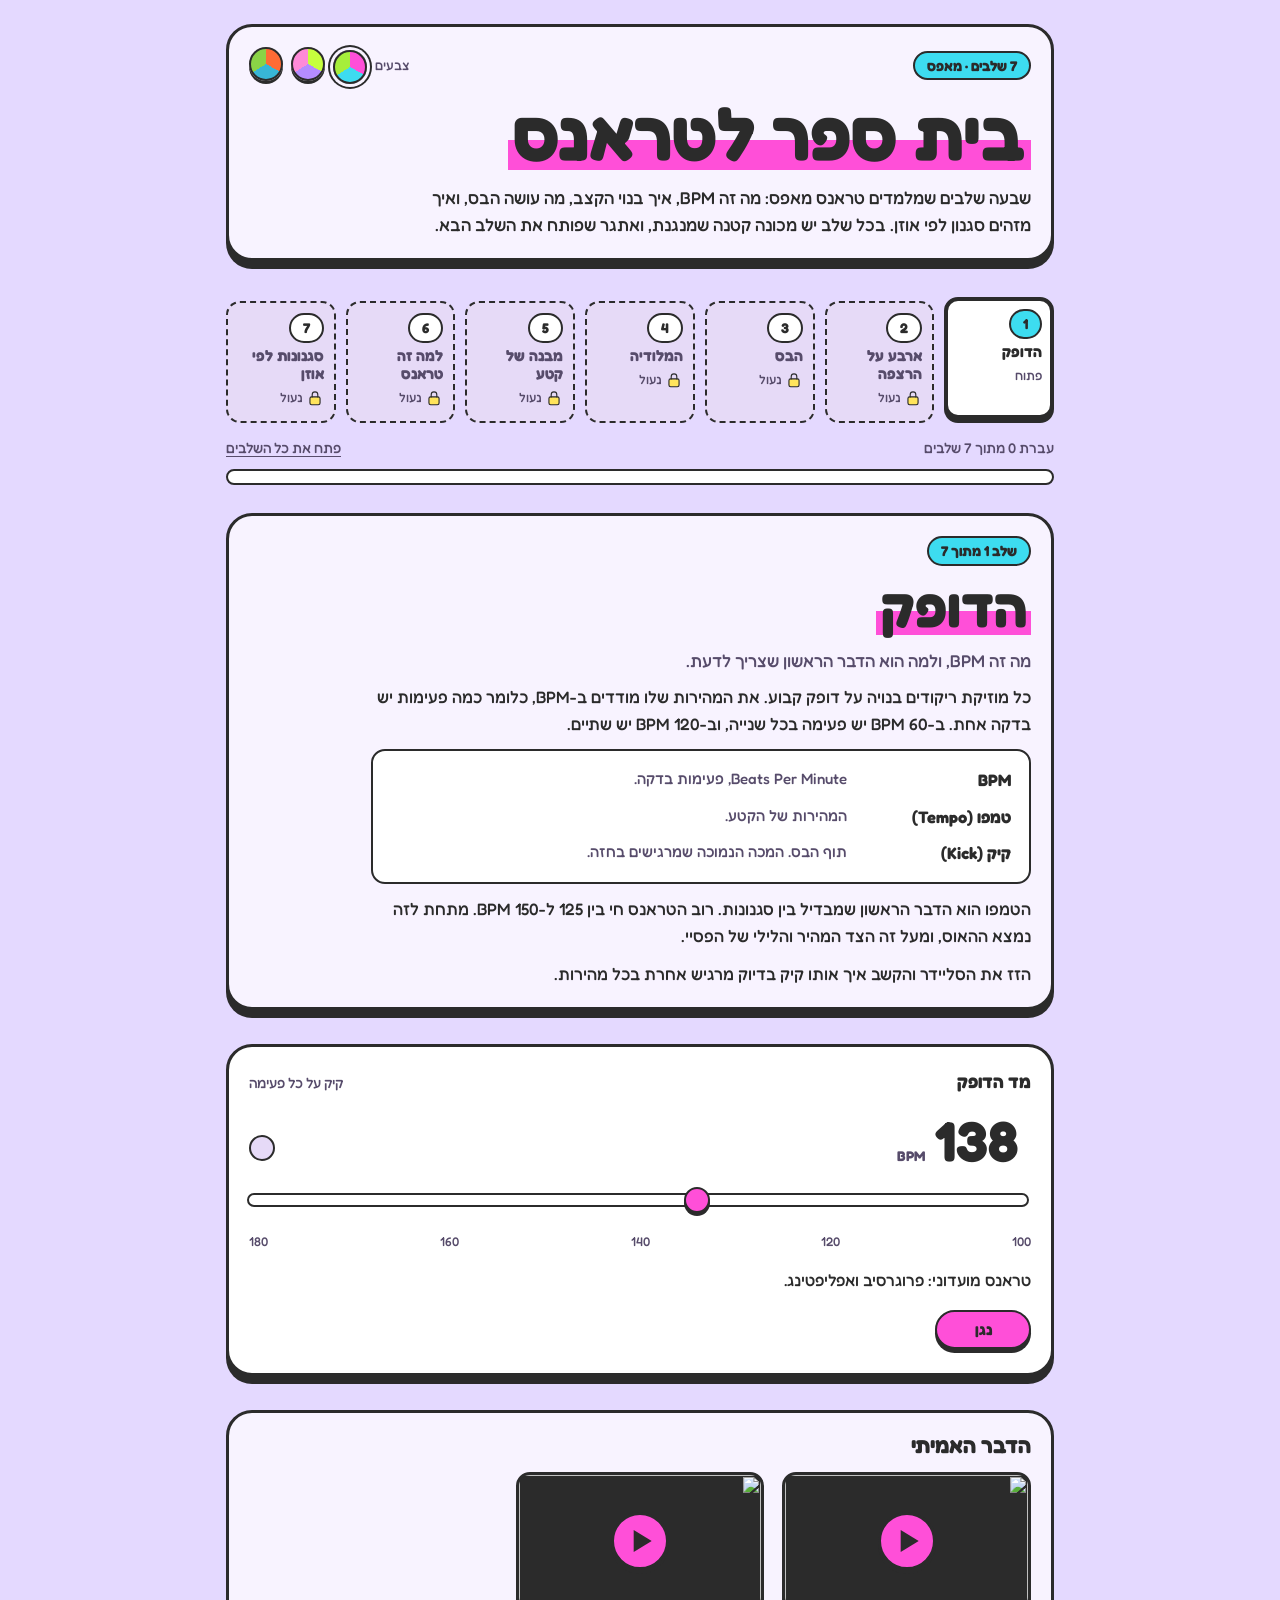
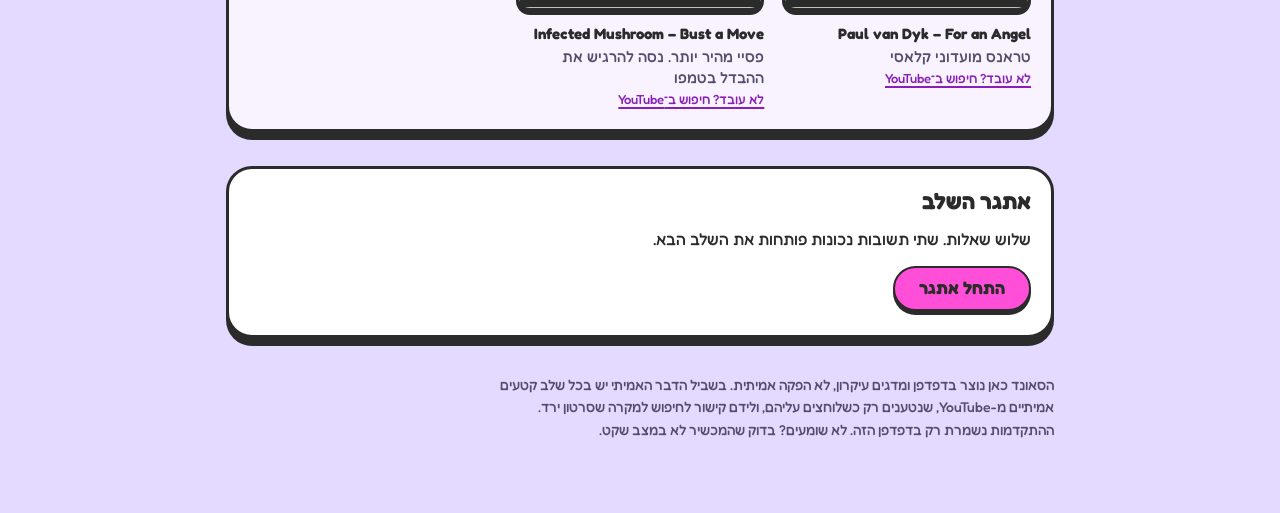
==== prototypes/trance-school.html @ 2a76eda5 "trance learning pages: S2 reskin, palettes, YouTube players, RTL and iPhone audio fixes Co-Authored-" ====
<!doctype html>
<html lang="he" dir="rtl">
<head>
<meta charset="utf-8">
<meta name="viewport" content="width=device-width,initial-scale=1,viewport-fit=cover">
<style>body{margin:0}img{max-width:100%}[hidden]{display:none!important}</style>
<title>בית ספר לטראנס</title>
<meta name="claude:viewport-fit-sides" content="cover">
<link rel="stylesheet" href="https://fonts.googleapis.com/css2?family=Fredoka:wght@500;700&display=swap">
<link rel="stylesheet" href="../assets/s2.css">
<script src="../assets/s2-palette.js"></script>
<script src="../assets/videos.js"></script>
<script src="../assets/s2-video.js"></script>
<style>
/* Trance School on the S2 skin. Tokens and shared components: assets/s2.css.
   Layout: one reading column. Level strip on top; below it one level at a time:
   lesson, the sound "machine", real tracks, then the challenge that unlocks the next level. */
.wrap{max-width:860px;margin:0 auto;padding-block:24px 72px;padding-left:max(16px,env(safe-area-inset-left,0px));padding-right:max(16px,env(safe-area-inset-right,0px));display:grid;gap:28px}

.mast{gap:12px}
.mast-top{display:flex;flex-wrap:wrap;justify-content:space-between;align-items:center;gap:10px}
.mast h1{font-size:clamp(40px,8vw,72px);line-height:1.05;text-wrap:balance}
.lede{max-width:60ch;font-size:17px}

/* level strip */
.strip{display:grid;gap:12px}
.levels{list-style:none;margin:0;padding:0;display:grid;grid-template-columns:repeat(7,minmax(0,1fr));gap:10px}
.levels li{display:flex}
.lv{width:100%;display:grid;gap:4px;justify-items:start;align-content:start;text-align:start;padding:10px 10px 12px;background:var(--surface);border:var(--line) solid var(--ink);border-radius:var(--r-sm);box-shadow:var(--shadow);margin-bottom:var(--lift);cursor:pointer;min-width:0;transition:transform .08s ease,box-shadow .08s ease}
.lv:hover:not(:disabled){background:var(--white)}
.lv:active:not(:disabled){transform:translateY(var(--lift));box-shadow:none}
.lv .nm{font-weight:700;font-size:15px;line-height:1.2;overflow-wrap:anywhere}
.lv .st{font-size:12.5px;color:var(--muted);min-height:22px;display:flex;align-items:center;gap:4px}
.lv .st .star{width:18px;height:18px}
.lv .st .lock{width:18px;height:18px}
.lv.done{background:var(--good-t)}
.lv.cur{border-width:4px;padding:8px 8px 10px;background:var(--white)}
.lv:disabled{background:var(--surface-2);color:var(--muted);border-style:dashed;box-shadow:none;transform:translateY(var(--lift));cursor:not-allowed}
.lv:disabled .pill{background:var(--white)}
.strip-foot{display:grid;grid-template-columns:minmax(0,1fr) auto;align-items:center;gap:8px 16px;font-size:14px;color:var(--muted)}
.strip-foot .bar{grid-column:1/-1}
.text-btn{font-size:14px}
@media (max-width:719px){.levels{grid-template-columns:repeat(4,minmax(0,1fr))}}
@media (max-width:419px){.levels{grid-template-columns:repeat(2,minmax(0,1fr))}}

/* level */
.level{display:grid;gap:26px}
.lvl-head{gap:10px}
.lvl-head h2{font-size:clamp(36px,7vw,56px)}
.lvl-tag{font-size:17px;color:var(--muted)}
.lesson{display:grid;gap:12px;max-width:66ch;font-size:16.5px}
.terms{display:grid;gap:10px;padding:16px 18px;background:var(--white);border:var(--line) solid var(--ink);border-radius:var(--r-sm)}
.terms div{display:grid;grid-template-columns:minmax(0,150px) minmax(0,1fr);gap:4px 14px}
.terms dt{font-weight:700}
.terms dd{color:var(--muted);font-size:15px}
@media (max-width:559px){.terms div{grid-template-columns:minmax(0,1fr)}}

/* the machine */
.toy{background:var(--white);border:var(--line-card) solid var(--ink);border-radius:var(--r-card);box-shadow:var(--shadow-card);margin-bottom:var(--lift-card);padding:20px;display:grid;gap:16px;accent-color:var(--primary)}
.toy-title{display:flex;justify-content:space-between;align-items:baseline;flex-wrap:wrap;gap:4px 12px;font-size:14px;color:var(--muted)}
.toy-title strong{font-size:18px;color:var(--ink)}
.row{display:flex;flex-wrap:wrap;align-items:center;gap:10px}
.mbtn{padding:8px 16px;background:var(--surface);border:var(--line) solid var(--ink);border-radius:var(--r-pill);box-shadow:var(--shadow);margin-bottom:var(--lift);font-size:15px;font-weight:700;cursor:pointer;line-height:1.3;transition:transform .08s ease,box-shadow .08s ease}
.mbtn:hover{background:var(--white)}
.mbtn:active,.mbtn.is-on,.mbtn[aria-pressed="true"]{transform:translateY(var(--lift));box-shadow:none}
.mbtn.play{background:var(--primary);min-width:96px}
.mbtn.play:hover{filter:brightness(1.06)}
.mbtn.is-on{background:var(--star)}
.mbtn[aria-pressed="true"]{background:var(--accent)}
.mbtn small{display:block;font-size:12.5px;font-weight:500;color:var(--ink)}
.readout{display:flex;align-items:baseline;gap:10px}
.bpm{font-size:56px;line-height:1;font-weight:700;font-variant-numeric:tabular-nums;min-width:3ch;direction:ltr}
.bpm-unit{font-size:14px;font-weight:700;color:var(--muted)}
.pulse{width:26px;height:26px;border-radius:50%;background:var(--surface-2);border:var(--line) solid var(--ink);margin-inline-start:auto}
.pulse.hit{background:var(--primary)}
.slider{width:100%} /* RTL like the page: 100 BPM on the right, matching .scale */
.scale{display:flex;justify-content:space-between;font-size:12.5px;color:var(--muted)}
.says{font-size:16px;min-height:1.6em}
.hint{font-size:14px;color:var(--muted)}
.grid{display:grid;grid-template-columns:48px repeat(16,minmax(0,1fr));gap:5px 3px;align-items:center}
.g-label{font-size:13px;font-weight:700}
.cell{display:block;height:30px;min-width:0;padding:0;border:var(--line) solid var(--ink);border-radius:6px;background:var(--white)}
button.cell{cursor:pointer}
button.cell:hover{background:var(--surface)}
.cell.beat{background:var(--surface-2)}
.cell.on{background:var(--good)}
.cell.on.b{background:var(--accent)}
.cell.now{box-shadow:0 0 0 2px var(--white),0 0 0 5px var(--ink)}
.count{display:grid;grid-template-columns:48px repeat(4,minmax(0,1fr));gap:3px;font-size:12.5px;font-weight:700;color:var(--muted)}
@media (max-width:559px){
  .grid{grid-template-columns:34px repeat(16,minmax(0,1fr));gap:4px 2px}
  .count{grid-template-columns:34px repeat(4,minmax(0,1fr))}
  .cell{height:26px;border-width:1.5px;border-radius:4px}
  .cell.now{box-shadow:0 0 0 1px var(--white),0 0 0 3px var(--ink)}
}
.timeline{display:flex;gap:5px} /* time runs right to left, like the text */
.blk{flex:var(--w) 1 0;min-width:0;padding:10px 4px;background:var(--surface);border:var(--line) solid var(--ink);border-radius:10px;font-size:13px;font-weight:700;cursor:pointer;overflow-wrap:anywhere;line-height:1.25}
.blk:hover{background:var(--white)}
.blk.now{background:var(--good)}
@media (max-width:559px){.timeline{flex-wrap:wrap}.blk{flex:1 1 30%}}
.cards{display:grid;grid-template-columns:repeat(3,minmax(0,1fr));gap:10px}
@media (max-width:559px){.cards{grid-template-columns:repeat(2,minmax(0,1fr))}}
.cards .mbtn{text-align:start;border-radius:var(--r-sm)}

/* real tracks */
.real{display:grid;gap:14px}
.real h3,.challenge h3{font-size:22px}

/* challenge */
.challenge{background:var(--white)}
.ch-top{display:flex;flex-wrap:wrap;justify-content:space-between;align-items:center;gap:8px 12px;font-size:14px;color:var(--muted)}
.ch-prompt{font-size:20px;font-weight:700;line-height:1.4;text-wrap:balance}
.clips{display:flex;flex-wrap:wrap;gap:10px}
.clip{padding:8px 18px;background:var(--accent);border:var(--line) solid var(--ink);border-radius:var(--r-pill);box-shadow:var(--shadow);margin-bottom:var(--lift);font-size:15px;font-weight:700;cursor:pointer;transition:transform .08s ease,box-shadow .08s ease}
.clip.is-on{background:var(--star);transform:translateY(var(--lift));box-shadow:none}
.opts{display:grid;grid-template-columns:repeat(2,minmax(0,1fr));gap:10px}
@media (max-width:559px){.opts{grid-template-columns:minmax(0,1fr)}}
.fb{display:grid;gap:12px;font-size:16px}
.score{font-size:64px;line-height:1;font-weight:700}
.acts{display:flex;flex-wrap:wrap;gap:12px}
.foot{font-size:14px;color:var(--muted);max-width:70ch}
@media (prefers-reduced-motion:reduce){.lv,.mbtn,.clip{transition:none}}
</style>

</head>
<body>
<div class="wrap" dir="rtl" lang="he">
  <svg width="0" height="0" style="position:absolute" aria-hidden="true">
    <symbol id="i-star" viewBox="0 0 64 64"><path d="M32 5l8.2 17.6 19.3 2.3-14.2 13.2 3.8 19.1L32 47.6 14.9 57.2l3.8-19.1L4.5 24.9l19.3-2.3z"/></symbol>
  </svg>
  <header class="mast card">
    <div class="mast-top"><span class="pill">7 שלבים · מאפס</span><div data-palette-picker></div></div>
    <h1><span class="marker">בית ספר לטראנס</span></h1>
    <p class="lede">שבעה שלבים שמלמדים טראנס מאפס: מה זה BPM, איך בנוי הקצב, מה עושה הבס, ואיך מזהים סגנון לפי אוזן. בכל שלב יש מכונה קטנה שמנגנת, ואתגר שפותח את השלב הבא.</p>
  </header>

  <nav class="strip" aria-label="שלבים">
    <ol class="levels" id="levels"></ol>
    <div class="strip-foot">
      <span id="progress-line"></span>
      <button class="text-btn" type="button" id="open-all">פתח את כל השלבים</button>
      <div class="bar" aria-hidden="true"><i id="progress-fill" style="width:0"></i></div>
    </div>
  </nav>

  <main class="level" id="stage"></main>

  <p class="foot">הסאונד כאן נוצר בדפדפן ומדגים עיקרון, לא הפקה אמיתית. בשביל הדבר האמיתי יש בכל שלב קטעים אמיתיים מ-YouTube, שנטענים רק כשלוחצים עליהם, ולידם קישור לחיפוש למקרה שסרטון ירד. ההתקדמות נשמרת רק בדפדפן הזה. לא שומעים? בדוק שהמכשיר לא במצב שקט.</p>
</div>

<script>
(function () {
  'use strict';

  // ================= helpers =================
  // In RTL text "125–135" displays as "135–125". Wrap number ranges in an LTR isolate (LRI…PDI).
  const isoRanges = t => String(t).replace(/\d+\s?[–-]\s?\d+/g, m => '\u2066' + m + '\u2069');
  function h(tag, attrs, children) {
    const n = document.createElement(tag);
    if (attrs) for (const k in attrs) {
      if (k === 'class') n.className = attrs[k];
      else if (k === 'text') n.textContent = isoRanges(attrs[k]);
      else if (k.slice(0, 2) === 'on') n.addEventListener(k.slice(2), attrs[k]);
      else n.setAttribute(k, attrs[k]);
    }
    (children || []).forEach(c => { if (c) n.appendChild(typeof c === 'string' ? document.createTextNode(isoRanges(c)) : c); });
    return n;
  }
  const rnd = n => Math.floor(Math.random() * n);
  function shuffle(a) { a = a.slice(); for (let i = a.length - 1; i > 0; i--) { const j = rnd(i + 1); const t = a[i]; a[i] = a[j]; a[j] = t; } return a; }
  const steps = list => { const a = new Array(16).fill(0); list.forEach(i => { a[i] = 1; }); return a; };
  const mtof = m => 440 * Math.pow(2, (m - 69) / 12);
  const SVGNS = 'http://www.w3.org/2000/svg';
  function starIcon(on) {
    const svg = document.createElementNS(SVGNS, 'svg'), use = document.createElementNS(SVGNS, 'use');
    svg.setAttribute('class', 'star' + (on ? ' on' : ''));
    svg.setAttribute('aria-hidden', 'true');
    use.setAttribute('href', '#i-star');
    svg.appendChild(use);
    return svg;
  }
  // k of 3 stars as icons; the label carries the meaning for screen readers.
  const starsEl = (k, big) => h('span', { class: 'stars' + (big ? ' big' : ''), role: 'img', 'aria-label': k + ' כוכבים מתוך 3' }, [0, 1, 2].map(i => starIcon(i < k)));
  function lockIcon() {
    const svg = document.createElementNS(SVGNS, 'svg');
    svg.setAttribute('class', 'icon lock'); svg.setAttribute('viewBox', '0 0 64 64'); svg.setAttribute('aria-hidden', 'true');
    svg.innerHTML = '<rect x="14" y="28" width="36" height="28" rx="6" style="fill:var(--star)"/><path d="M22 28v-8a10 10 0 0 1 20 0v8" fill="none"/>';
    return svg;
  }

  // ================= sound engine =================
  const FOUR = steps([0, 4, 8, 12]), OFF = steps([2, 6, 10, 14]), CLAP = steps([4, 12]), HALF = steps([0, 8]);
  // Am - F - C - G, one chord per bar
  const PROG = [
    { root: 33, pad: [57, 60, 64], arp: [69, 72, 76, 81] },
    { root: 29, pad: [53, 57, 60], arp: [65, 69, 72, 77] },
    { root: 36, pad: [55, 60, 64], arp: [67, 72, 76, 79] },
    { root: 31, pad: [55, 59, 62], arp: [67, 71, 74, 79] }
  ];
  const ARP_SHAPE = [0, 1, 2, 3, 2, 1, 0, 1, 2, 3, 2, 1, 0, 1, 2, 1];
  const EAST = [69, 70, 73, 70, 74, 73, 70, 69, 76, 74, 73, 70, 73, 74, 77, 76];
  const FULL = [[69, 72, 76, 72, 81, 76, 72, 76, 69, 72, 76, 72, 84, 81, 76, 72], [69, 72, 77, 72, 81, 77, 72, 77, 69, 72, 77, 72, 84, 81, 77, 72]];
  const MELODY = [
    [[0, 76, 6], [8, 72, 4], [12, 74, 4]],
    [[0, 72, 6], [8, 69, 4], [12, 72, 4]],
    [[0, 76, 6], [8, 79, 4], [12, 76, 4]],
    [[0, 74, 10], [12, 71, 4]]
  ];
  const ACID = [45, null, 45, 57, 45, null, 48, 45, 57, null, 45, 52, 45, 45, 60, null];
  const ACID_ACC = { 3: 1, 8: 1, 14: 1 };

  const A = { ctx: null, out: null, noise: null, bus: null, cur: null, token: 0 };

  // iOS: let Web Audio play even when the ring/silent switch is on (Safari 17+; ignored elsewhere).
  try { if (navigator.audioSession) navigator.audioSession.type = 'playback'; } catch (e) { /* unsupported */ }

  function ensureCtx() {
    // iOS Safari parks the context in 'interrupted' after switching apps or locking the screen,
    // and resume() doesn't always wake it. A closed or interrupted context is replaced with a
    // fresh one, built here inside the user's tap, which iOS requires for audio to start.
    if (A.ctx && (A.ctx.state === 'closed' || A.ctx.state === 'interrupted')) {
      try { A.ctx.close(); } catch (e) { /* already closed */ }
      A.ctx = null;
    }
    if (!A.ctx) {
      const C = window.AudioContext || window.webkitAudioContext;
      if (!C) return false;
      A.ctx = new C();
      const comp = A.ctx.createDynamicsCompressor();
      comp.threshold.value = -16; comp.ratio.value = 6; comp.attack.value = 0.003; comp.release.value = 0.15;
      A.out = A.ctx.createGain(); A.out.gain.value = 0.85;
      A.out.connect(comp); comp.connect(A.ctx.destination);
      const len = A.ctx.sampleRate, buf = A.ctx.createBuffer(1, len, A.ctx.sampleRate), d = buf.getChannelData(0);
      for (let i = 0; i < len; i++) d[i] = Math.random() * 2 - 1;
      A.noise = buf;
    }
    // Any other non-running state ('suspended' by autoplay rules or by the OS): resume.
    if (A.ctx.state !== 'running') A.ctx.resume().catch(() => {});
    return true;
  }
  function env(g, t, peak, attack, dur) {
    g.gain.setValueAtTime(0.0001, t);
    g.gain.linearRampToValueAtTime(peak, t + attack);
    g.gain.exponentialRampToValueAtTime(0.0001, t + Math.max(dur, attack + 0.02));
  }
  function osc(type, freq, t, dur, detune) {
    const o = A.ctx.createOscillator();
    o.type = type; o.frequency.setValueAtTime(freq, t);
    if (detune) o.detune.value = detune;
    o.start(t); o.stop(t + dur + 0.05);
    return o;
  }
  function noiseSrc(t, dur) {
    const s = A.ctx.createBufferSource();
    s.buffer = A.noise; s.loop = true; s.start(t, Math.random() * 0.5); s.stop(t + dur + 0.05);
    return s;
  }
  function filt(type, freq, q) {
    const f = A.ctx.createBiquadFilter();
    f.type = type; f.frequency.value = freq; if (q) f.Q.value = q;
    return f;
  }
  const I = {
    kick(t, hard) {
      const o = osc('sine', hard ? 230 : 180, t, 0.3), g = A.ctx.createGain();
      o.frequency.exponentialRampToValueAtTime(48, t + (hard ? 0.07 : 0.1));
      env(g, t, hard ? 1 : 0.9, 0.002, hard ? 0.2 : 0.26);
      o.connect(g); g.connect(A.bus);
    },
    hat(t, open, vel) {
      const s = noiseSrc(t, 0.15), f = filt('highpass', 8000), g = A.ctx.createGain();
      env(g, t, vel || 0.2, 0.001, open ? 0.11 : 0.04);
      s.connect(f); f.connect(g); g.connect(A.bus);
    },
    clap(t, vel) {
      const s = noiseSrc(t, 0.2), f = filt('bandpass', 1600, 1.2), g = A.ctx.createGain();
      env(g, t, vel || 0.32, 0.001, 0.13);
      s.connect(f); f.connect(g); g.connect(A.bus);
    },
    bass(t, freq, dur, cutoff, vel) {
      const o = osc('sawtooth', freq, t, dur), f = filt('lowpass', cutoff || 520, 3), g = A.ctx.createGain();
      f.frequency.setValueAtTime((cutoff || 520) * 1.8, t);
      f.frequency.exponentialRampToValueAtTime(cutoff || 520, t + dur * 0.6);
      env(g, t, vel || 0.42, 0.004, dur);
      o.connect(f); f.connect(g); g.connect(A.bus);
    },
    pad(t, notes, dur, vel) {
      const f = filt('lowpass', 1300), g = A.ctx.createGain();
      g.gain.setValueAtTime(0.0001, t);
      g.gain.linearRampToValueAtTime(vel || 0.05, t + Math.min(0.35, dur * 0.3));
      g.gain.setValueAtTime(vel || 0.05, t + dur * 0.8);
      g.gain.linearRampToValueAtTime(0.0001, t + dur + 0.08);
      notes.forEach(m => { [-7, 7].forEach(d => osc('sawtooth', mtof(m), t, dur + 0.1, d).connect(f)); });
      f.connect(g); g.connect(A.bus);
    },
    pluck(t, freq, dur, bright, vel) {
      const o = osc('sawtooth', freq, t, dur), f = filt('lowpass', bright || 2400, 1), g = A.ctx.createGain();
      env(g, t, vel || 0.11, 0.003, dur);
      o.connect(f); f.connect(g); g.connect(A.bus);
    },
    lead(t, freq, dur) {
      const f = filt('lowpass', 3600), g = A.ctx.createGain();
      env(g, t, 0.075, 0.015, dur);
      [-12, 0, 12].forEach(d => osc('sawtooth', freq, t, dur, d).connect(f));
      f.connect(g); g.connect(A.bus);
    },
    acid(t, freq, dur, accent) {
      const o = osc('sawtooth', freq, t, dur), f = filt('lowpass', 300, 16), g = A.ctx.createGain();
      f.frequency.setValueAtTime(accent ? 3400 : 1500, t);
      f.frequency.exponentialRampToValueAtTime(280, t + dur * 0.9);
      env(g, t, accent ? 0.2 : 0.14, 0.003, dur);
      o.connect(f); f.connect(g); g.connect(A.bus);
    },
    stab(t, notes, dur) {
      const f = filt('lowpass', 2200), g = A.ctx.createGain();
      env(g, t, 0.06, 0.003, dur);
      notes.forEach(m => osc('sawtooth', mtof(m), t, dur).connect(f));
      f.connect(g); g.connect(A.bus);
    },
    blip(t, freq, to, dur, type, vel) {
      const o = osc(type || 'sine', freq, t, dur), g = A.ctx.createGain();
      o.frequency.exponentialRampToValueAtTime(to, t + dur);
      env(g, t, vel || 0.09, 0.002, dur);
      o.connect(g); g.connect(A.bus);
    },
    riser(t, dur) {
      const s = noiseSrc(t, dur), f = filt('bandpass', 400, 2), g = A.ctx.createGain();
      f.frequency.setValueAtTime(400, t); f.frequency.exponentialRampToValueAtTime(7000, t + dur);
      g.gain.setValueAtTime(0.0001, t); g.gain.linearRampToValueAtTime(0.22, t + dur); g.gain.linearRampToValueAtTime(0.0001, t + dur + 0.04);
      s.connect(f); f.connect(g); g.connect(A.bus);
    }
  };

  function playStep(cfg, info, t, dur) {
    const s = info.local % 16, bar = Math.floor(info.local / 16);
    const ch = cfg.fixed ? PROG[0] : PROG[bar % 4];
    if (cfg.kick && cfg.kick[s]) I.kick(t, cfg.hard);
    if (cfg.hat && cfg.hat[s]) I.hat(t, s % 4 === 2, 0.2);
    if (cfg.hat16) I.hat(t, false, s % 4 === 2 ? 0.16 : 0.07);
    if (cfg.clap && cfg.clap[s]) I.clap(t);
    if (cfg.bass === 'offbeat' && s % 4 === 2) I.bass(t, mtof(ch.root), dur * 1.7);
    if (cfg.bass === 'rolling' && s % 4 !== 0) I.bass(t, mtof(33), dur * 0.82, 600, 0.4);
    if (cfg.rumble && s % 4 !== 0) I.bass(t, mtof(33), dur * 0.9, 170, 0.5);
    if (cfg.perc && (s === 3 || s === 11)) I.blip(t, 900, 500, 0.05, 'sine', 0.12);
    if (cfg.pad && s === 0) I.pad(t, ch.pad, dur * 16);
    if (cfg.drone && s === 0) I.pad(t, [45, 51], dur * 16, 0.035);
    if (cfg.arp === 'minor') I.pluck(t, mtof(ch.arp[ARP_SHAPE[s]]), dur * 0.9);
    if (cfg.arp === 'soft' && s % 2 === 0) I.pluck(t, mtof(ch.arp[ARP_SHAPE[s]]), dur * 1.6, 1500, 0.08);
    if (cfg.arp === 'east') I.pluck(t, mtof(EAST[s]), dur * 0.9, 2800, 0.12);
    if (cfg.arp === 'full') I.pluck(t, mtof(FULL[bar % 2][s]), dur * 0.9, 3400, 0.12);
    if (cfg.lead) MELODY[bar % 4].forEach(n => { if (n[0] === s) I.lead(t, mtof(n[1]), dur * n[2] * 0.95); });
    if (cfg.acid && ACID[s] != null) I.acid(t, mtof(ACID[s]), dur * 0.95, ACID_ACC[s]);
    if (cfg.stab && s % 4 === 2) I.stab(t, ch.pad.concat([ch.pad[0] + 10]), dur * 1.1);
    if (cfg.fx === 'dark' && ((info.local * 7 + bar * 3) % 11) < 2) { const f = 300 + ((info.local * 37) % 13) * 140; I.blip(t, f, f * (info.local % 2 ? 0.3 : 2.4), dur * 1.6, 'sine', 0.1); }
    if (cfg.fx === 'glitch' && ((info.local * 5) % 7) < 3) { const f = 800 + ((info.local * 53) % 17) * 220; I.blip(t, f, f * 0.6, 0.035, 'square', 0.06); }
    if (cfg.roll) {
      const total = info.secBars * 16, lastBar = bar === info.secBars - 1;
      if (lastBar || s % 2 === 0) I.clap(t, 0.12 + 0.3 * (info.local / total));
    }
    if (cfg.riser && info.local === 0) I.riser(t, dur * info.secBars * 16);
  }

  function resolve(r) {
    const run = r.run;
    if (run.song) {
      let st = r.step + (run.from || 0);
      for (let i = 0; i < run.song.length; i++) {
        const sec = run.song[i], n = sec.bars * 16;
        if (st < n) return { cfg: sec.cfg, sec: i, block: sec.block, local: st, secBars: sec.bars };
        st -= n;
      }
      return null;
    }
    if (run.bars && r.step >= run.bars * 16) return null;
    return { cfg: typeof run.cfg === 'function' ? run.cfg() : run.cfg, local: r.step, secBars: run.bars || 4 };
  }
  function tick(r) {
    while (r.endAt == null && r.next < A.ctx.currentTime + 0.14) {
      const info = resolve(r);
      if (!info) { r.endAt = r.next; clearInterval(r.timer); break; }
      const dur = 60 / info.cfg.bpm / 4;
      playStep(info.cfg, info, r.next, dur);
      r.queue.push({ t: r.next, info: info });
      r.next += dur; r.step++;
    }
  }
  function frame() {
    const r = A.cur;
    if (!r) return;
    const now = A.ctx.currentTime;
    while (r.queue.length && r.queue[0].t <= now) { const q = r.queue.shift(); if (r.run.onStep) r.run.onStep(q.info); }
    if (r.endAt != null && now >= r.endAt) { stop(); return; }
    requestAnimationFrame(frame);
  }
  function stop() {
    const r = A.cur;
    if (!r) return;
    A.cur = null;
    clearInterval(r.timer);
    const bus = A.bus, now = A.ctx.currentTime;
    try { bus.gain.cancelScheduledValues(now); bus.gain.setValueAtTime(bus.gain.value, now); bus.gain.linearRampToValueAtTime(0, now + 0.04); } catch (e) { /* ignore */ }
    setTimeout(() => { try { bus.disconnect(); } catch (e) { /* ignore */ } }, 400);
    if (r.run.onStop) r.run.onStop();
  }
  function start(run) {
    stop();
    if (!ensureCtx()) return false;
    A.bus = A.ctx.createGain(); A.bus.connect(A.out);
    const r = { run: run, step: 0, next: A.ctx.currentTime + 0.09, queue: [], endAt: null };
    A.cur = r;
    r.timer = setInterval(() => tick(r), 25);
    tick(r);
    requestAnimationFrame(frame);
    return true;
  }
  document.addEventListener('visibilitychange', () => { if (document.hidden) stop(); });
  document.addEventListener('s2video:play', () => stop()); // one sound at a time: a real track silences the synth

  // A play / stop button bound to one run.
  function transport(cls, label, makeRun) {
    const b = h('button', { class: cls, type: 'button' });
    const idle = () => { b.classList.remove('is-on'); b.textContent = ''; if (typeof label === 'string') b.textContent = label; else b.appendChild(label()); };
    idle();
    b.addEventListener('click', () => {
      if (b.classList.contains('is-on')) { stop(); return; }
      const run = makeRun();
      const userStop = run.onStop;
      run.onStop = () => { idle(); if (userStop) userStop(); };
      if (start(run)) { b.classList.add('is-on'); b.textContent = 'עצור'; }
      else b.textContent = 'הדפדפן לא תומך בסאונד';
    });
    return b;
  }
  function grid(rows, edit) {
    const el = h('div', { class: 'grid' }), cells = []; // RTL: step 1 sits next to the labels, on the right
    rows.forEach(r => {
      el.appendChild(h('span', { class: 'g-label', text: r.label }));
      for (let s = 0; s < 16; s++) {
        const c = h(edit ? 'button' : 'span', { class: 'cell' + (s % 4 === 0 ? ' beat' : '') + (r.cls ? ' ' + r.cls : '') });
        if (edit) {
          c.type = 'button';
          c.setAttribute('aria-label', r.label + ', צעד ' + (s + 1));
          c.addEventListener('click', () => { r.arr[s] = r.arr[s] ? 0 : 1; paint(); });
        }
        cells.push(c); el.appendChild(c);
      }
    });
    function paint() {
      rows.forEach((r, ri) => { for (let s = 0; s < 16; s++) { const c = cells[ri * 16 + s]; c.classList.toggle('on', !!r.arr[s]); if (edit) c.setAttribute('aria-pressed', r.arr[s] ? 'true' : 'false'); } });
    }
    function setStep(s) { cells.forEach((c, i) => c.classList.toggle('now', i % 16 === s)); }
    paint();
    return { el: el, paint: paint, setStep: setStep };
  }
  const countRow = () => h('div', { class: 'count', 'aria-hidden': 'true' }, [h('span'), h('span', { text: '1' }), h('span', { text: '2' }), h('span', { text: '3' }), h('span', { text: '4' })]);
  const toyTitle = (name, note) => h('div', { class: 'toy-title' }, [h('strong', { text: name }), h('span', { text: note || '' })]);

  // ================= sound sketches =================
  const SK = {
    house: { bpm: 124, kick: FOUR, hat: OFF, clap: CLAP, bass: 'offbeat', stab: true },
    techno: { bpm: 132, kick: FOUR, hard: true, hat16: true, rumble: true, perc: true },
    trance: { bpm: 138, kick: FOUR, hat: OFF, bass: 'offbeat', arp: 'minor', pad: true },
    prog: { bpm: 130, kick: FOUR, hat: OFF, bass: 'offbeat', pad: true, arp: 'soft' },
    upl: { bpm: 138, kick: FOUR, hat: OFF, clap: CLAP, bass: 'offbeat', pad: true, lead: true },
    goa: { bpm: 145, kick: FOUR, hat: OFF, bass: 'rolling', arp: 'east', fixed: true },
    fullon: { bpm: 145, kick: FOUR, hat: OFF, bass: 'rolling', arp: 'full', fixed: true },
    dark: { bpm: 154, kick: FOUR, hat16: true, bass: 'rolling', fx: 'dark', drone: true, fixed: true },
    hitech: { bpm: 180, kick: FOUR, bass: 'rolling', fx: 'glitch', fixed: true }
  };
  const STYLES = [
    { id: 'prog', group: 0, name: 'פרוגרסיב טראנס', bpm: '125–135', line: 'בס אוף-ביט. זורם ומתפתח לאט, בלי המנון גדול.' },
    { id: 'upl', group: 0, name: 'אפליפטינג', bpm: '136–142', line: 'בס אוף-ביט. ליד רגשי ורחב, שבירה ארוכה ושיא אופורי.' },
    { id: 'goa', group: 1, name: 'גואה טראנס', bpm: '135–150', line: 'בס רץ. מלודיות מזרחיות מתפתלות וקווי אסיד.' },
    { id: 'fullon', group: 1, name: 'פול-און', bpm: '142–148', line: 'בס מתגלגל עם מלודיות גדולות. צליל של בוקר.' },
    { id: 'dark', group: 2, name: 'דארק', bpm: '148 ומעלה', line: 'בס מתגלגל. מהיר וצפוף, בלי מלודיה, עם רעשים ואפקטים.' },
    { id: 'hitech', group: 2, name: 'הייטק', bpm: '170 ומעלה', line: 'בס מתגלגל. מהיר מאוד, קופצני ומלא גליצ\'ים.' }
  ];
  const SONG = [
    { block: 0, bars: 2, cfg: { bpm: 138, kick: FOUR, hat: OFF } },
    { block: 1, bars: 2, cfg: { bpm: 138, kick: FOUR, hat: OFF, bass: 'offbeat' } },
    { block: 1, bars: 2, cfg: { bpm: 138, kick: FOUR, hat: OFF, bass: 'offbeat', arp: 'minor' } },
    { block: 2, bars: 4, cfg: { bpm: 138, pad: true, lead: true } },
    { block: 3, bars: 2, cfg: { bpm: 138, pad: true, lead: true, roll: true, riser: true } },
    { block: 4, bars: 4, cfg: { bpm: 138, kick: FOUR, hat: OFF, clap: CLAP, bass: 'offbeat', arp: 'minor', pad: true, lead: true } },
    { block: 5, bars: 2, cfg: { bpm: 138, kick: FOUR, hat: OFF } }
  ];
  const BLOCKS = [
    { name: 'פתיחה', bars: 2, says: 'פתיחה: רק קיק והיי-האט. דלילה בכוונה, כדי שדי-ג\'יי יוכל לחבר אותה לקטע הקודם.' },
    { name: 'בנייה', bars: 4, says: 'בנייה: הבס נכנס, ואחריו הארפג\'. כל כמה תיבות מתווספת שכבה.' },
    { name: 'שבירה', bars: 4, says: 'שבירה: הקיק והבס נעלמו. נשארו רק הפאד והמלודיה.' },
    { name: 'בילד-אפ', bars: 2, says: 'בילד-אפ: תופי סנר מצטופפים ורעש עולה. משהו עומד לקרות.' },
    { name: 'שיא', bars: 4, says: 'שיא: הכול חוזר יחד. קיק, בס, ארפג\' והמלודיה המלאה.' },
    { name: 'יציאה', bars: 2, says: 'יציאה: השכבות יורדות, ונשאר קצב לדי-ג\'יי הבא.' }
  ];

  // ================= toys =================
  function zone(b) {
    if (b < 120) return 'איטי מדי לרוב הטראנס. כאן חיים הצ\'יל-אאוט והפסיביינט.';
    if (b < 130) return 'האזור של ההאוס, והקצה האיטי של הפרוגרסיב טראנס.';
    if (b < 140) return 'טראנס מועדוני: פרוגרסיב ואפליפטינג.';
    if (b < 150) return 'פסייטראנס, פול-און והארד טראנס.';
    if (b < 170) return 'דארק ופורסט. הצד הלילי של הפסיי.';
    return 'הייטק. הקצה המהיר של הפסיי.';
  }
  const TOYS = {
    1(box) {
      let bpm = 138;
      const num = h('span', { class: 'bpm', text: String(bpm) }), pulse = h('span', { class: 'pulse', 'aria-hidden': 'true' });
      const says = h('p', { class: 'says', text: zone(bpm), 'aria-live': 'polite' });
      const slider = h('input', { class: 'slider s2', type: 'range', id: 'toy-bpm', min: '100', max: '190', step: '1', value: String(bpm), 'aria-label': 'טמפו ב-BPM' });
      slider.addEventListener('input', () => { bpm = +slider.value; num.textContent = String(bpm); says.textContent = zone(bpm); });
      box.appendChild(toyTitle('מד הדופק', 'קיק על כל פעימה'));
      box.appendChild(h('div', { class: 'readout' }, [num, h('span', { class: 'bpm-unit', text: 'BPM' }), pulse]));
      box.appendChild(slider);
      box.appendChild(h('div', { class: 'scale', 'aria-hidden': 'true' }, ['100', '120', '140', '160', '180'].map(t => h('span', { text: t }))));
      box.appendChild(says);
      box.appendChild(h('div', { class: 'row' }, [transport('mbtn play', 'נגן', () => ({
        cfg: () => ({ bpm: bpm, kick: FOUR }),
        onStep: info => { if (info.local % 4 === 0) { pulse.classList.add('hit'); setTimeout(() => pulse.classList.remove('hit'), 90); } },
        onStop: () => pulse.classList.remove('hit')
      }))]));
    },
    2(box) {
      const seq = { kick: FOUR.slice(), hat: OFF.slice(), clap: CLAP.slice() };
      const g = grid([{ label: 'קיק', arr: seq.kick }, { label: 'היי-האט', arr: seq.hat, cls: 'b' }, { label: 'קלאפ', arr: seq.clap }], true);
      const set = (k, h2, c) => { [[seq.kick, k], [seq.hat, h2], [seq.clap, c]].forEach(p => { for (let i = 0; i < 16; i++) p[0][i] = p[1][i]; }); g.paint(); };
      box.appendChild(toyTitle('לוח הקצב', 'תיבה אחת, 16 צעדים, 138 BPM'));
      box.appendChild(countRow());
      box.appendChild(g.el);
      box.appendChild(h('div', { class: 'row' }, [
        transport('mbtn play', 'נגן', () => ({ cfg: () => ({ bpm: 138, kick: seq.kick, hat: seq.hat, clap: seq.clap }), onStep: info => g.setStep(info.local % 16), onStop: () => g.setStep(-1) })),
        h('button', { class: 'mbtn', type: 'button', text: 'תבנית טראנס', onclick: () => set(FOUR, OFF, CLAP) }),
        h('button', { class: 'mbtn', type: 'button', text: 'נקה הכול', onclick: () => set(steps([]), steps([]), steps([])) })
      ]));
      box.appendChild(h('p', { class: 'hint', text: 'לחץ על משבצת כדי להדליק או לכבות מכה. המשבצות הבהירות הן ארבע הפעימות.' }));
    },
    3(box) {
      let mode = 'offbeat';
      const kick = FOUR.slice(), bass = OFF.slice();
      const g = grid([{ label: 'קיק', arr: kick }, { label: 'בס', arr: bass, cls: 'b' }], false);
      const says = h('p', { class: 'says', 'aria-live': 'polite' });
      const modes = [['off', 'בלי בס', 138], ['offbeat', 'אוף-ביט', 138], ['rolling', 'מתגלגל', 145]];
      const text = { off: 'רק קיק. שים לב כמה ריק זה נשמע בלי בס.', offbeat: 'קיק, בס, קיק, בס. זה הבס של הטראנס המועדוני, ב-138 BPM.', rolling: 'קיק, בס-בס-בס. זה הבס המתגלגל של הפסיי, ב-145 BPM.' };
      const btns = modes.map(m => h('button', { class: 'mbtn', type: 'button', 'aria-pressed': 'false', text: m[1], onclick: () => pick(m[0]) }));
      function pick(m) {
        mode = m;
        for (let i = 0; i < 16; i++) bass[i] = m === 'offbeat' ? OFF[i] : m === 'rolling' ? (i % 4 !== 0 ? 1 : 0) : 0;
        g.paint();
        btns.forEach((b, i) => b.setAttribute('aria-pressed', modes[i][0] === m ? 'true' : 'false'));
        says.textContent = text[m];
      }
      pick('offbeat');
      box.appendChild(toyTitle('מכונת הבס', 'אותו קיק, שלושה מצבים'));
      box.appendChild(h('div', { class: 'row' }, btns));
      box.appendChild(countRow());
      box.appendChild(g.el);
      box.appendChild(says);
      box.appendChild(h('div', { class: 'row' }, [transport('mbtn play', 'נגן', () => ({
        cfg: () => ({ bpm: mode === 'rolling' ? 145 : 138, kick: FOUR, bass: mode, fixed: true }),
        onStep: info => g.setStep(info.local % 16), onStop: () => g.setStep(-1)
      }))]));
    },
    4(box) {
      const on = { beat: true, pad: false, arp: true, lead: false, acid: false };
      const layers = [['beat', 'קצב ובס'], ['pad', 'פאד'], ['arp', 'ארפג\''], ['lead', 'ליד'], ['acid', 'אסיד']];
      const btns = layers.map(l => {
        const b = h('button', { class: 'mbtn', type: 'button', 'aria-pressed': String(on[l[0]]), text: l[1] });
        b.addEventListener('click', () => { on[l[0]] = !on[l[0]]; b.setAttribute('aria-pressed', String(on[l[0]])); });
        return b;
      });
      box.appendChild(toyTitle('מיקסר השכבות', '138 BPM, סולם לה מינור'));
      box.appendChild(h('div', { class: 'row' }, btns));
      box.appendChild(h('div', { class: 'row' }, [transport('mbtn play', 'נגן', () => ({
        cfg: () => ({ bpm: 138, kick: on.beat ? FOUR : null, hat: on.beat ? OFF : null, bass: on.beat ? 'offbeat' : 'off', pad: on.pad, arp: on.arp ? 'minor' : null, lead: on.lead, acid: on.acid })
      }))]));
      box.appendChild(h('p', { class: 'hint', text: 'אפשר להדליק ולכבות שכבות תוך כדי נגינה. נסה לכבות את הקצב ולהשאיר רק פאד וליד: זו בדיוק שבירה.' }));
    },
    5(box) {
      const says = h('p', { class: 'says', text: 'לחץ על נגן כדי לשמוע קטע שלם בחצי דקה, או על חלק כדי לקפוץ אליו.', 'aria-live': 'polite' });
      const blks = [];
      let playBtn;
      function runFrom(block) {
        let from = 0;
        for (let i = 0; i < SONG.length && SONG[i].block < block; i++) from += SONG[i].bars * 16;
        return {
          song: SONG, from: from,
          onStep: info => { blks.forEach((b, i) => b.classList.toggle('now', i === info.block)); says.textContent = BLOCKS[info.block].says; },
          onStop: () => blks.forEach(b => b.classList.remove('now'))
        };
      }
      BLOCKS.forEach((b, i) => {
        const el = h('button', { class: 'blk', type: 'button', style: '--w:' + b.bars, text: b.name });
        el.addEventListener('click', () => {
          const run = runFrom(i), userStop = run.onStop;
          run.onStop = () => { userStop(); playBtn.classList.remove('is-on'); playBtn.textContent = 'נגן מההתחלה'; };
          if (start(run)) { playBtn.classList.add('is-on'); playBtn.textContent = 'עצור'; }
        });
        blks.push(el);
      });
      playBtn = transport('mbtn play', 'נגן מההתחלה', () => runFrom(0));
      box.appendChild(toyTitle('קטע בחצי דקה', '18 תיבות, 138 BPM'));
      box.appendChild(h('div', { class: 'timeline' }, blks));
      box.appendChild(says);
      box.appendChild(h('div', { class: 'row' }, [playBtn]));
    },
    6(box) {
      const says = h('p', { class: 'says', text: 'שלושה ז\'אנרים, אותו קיק על כל פעימה. מה משתנה?', 'aria-live': 'polite' });
      const items = [
        ['house', 'האוס', '124 BPM', 'האוס: אקורדים קופצניים באוף-ביט, קלאפ, תחושה קלילה.'],
        ['techno', 'טכנו', '132 BPM', 'טכנו: קיק קשה, היי-האטים צפופים, כמעט בלי מלודיה.'],
        ['trance', 'טראנס', '138 BPM', 'טראנס: ארפג\' מנצנץ ופאד מתחתיו. המלודיה במרכז.']
      ];
      box.appendChild(toyTitle('שלושה שכנים', 'האזן אחד אחרי השני'));
      box.appendChild(h('div', { class: 'cards' }, items.map(it => transport('mbtn', () => h('span', null, [it[1], h('small', { text: it[2] })]),
        () => ({ cfg: SK[it[0]], onStep: () => { says.textContent = it[3]; } })))));
      box.appendChild(says);
    },
    7(box) {
      const says = h('p', { class: 'says', text: 'בחר סגנון. הקשב לשלושה דברים: כמה מהר, איזה בס, וכמה מלודיה.', 'aria-live': 'polite' });
      box.appendChild(toyTitle('שישה סגנונות', 'סקיצות מסונתזות'));
      box.appendChild(h('div', { class: 'cards' }, STYLES.map(st => transport('mbtn', () => h('span', null, [st.name, h('small', { text: st.bpm + ' BPM' })]),
        () => ({ cfg: SK[st.id], onStep: () => { says.textContent = st.name + ': ' + st.line; } })))));
      box.appendChild(says);
    }
  };

  // ================= challenges =================
  const AB = ['קליפ א\'', 'קליפ ב\'', 'קליפ ג\''];
  // Builds a listening question: clips are shuffled, the answer is the clip whose key matches.
  function listen(prompt, clips, key, explain) {
    const order = shuffle(clips);
    return { prompt: prompt, clips: order.map((c, i) => ({ label: AB[i], cfg: c.cfg, bars: c.bars || 2 })),
      options: order.map((c, i) => ({ label: AB[i], correct: c.key === key })), explain: explain, keep: true };
  }
  const mcq = (prompt, right, wrong, explain) => ({ prompt: prompt, options: [{ label: right, correct: true }].concat(wrong.map(w => ({ label: w }))), explain: explain });

  const CHALLENGES = {
    1() {
      const pair = shuffle([[122, 146], [128, 150], [132, 172]])[0];
      return [
        listen('איזה קליפ מהיר יותר?', [{ key: 'slow', cfg: { bpm: pair[0], kick: FOUR } }, { key: 'fast', cfg: { bpm: pair[1], kick: FOUR } }], 'fast',
          'הקליפ המהיר מנגן ב-' + pair[1] + ' BPM, והאיטי ב-' + pair[0] + '. ככל שה-BPM גבוה יותר, יש יותר פעימות בכל דקה.'),
        mcq('מה מודד BPM?', 'כמה פעימות יש בדקה', ['כמה חזק הבס', 'כמה תיבות יש בקטע', 'כמה זמן נמשך הקטע'], 'BPM הוא קיצור של Beats Per Minute, פעימות בדקה. זה המדד של הטמפו.'),
        mcq('באיזה טווח נמצא רוב הטראנס?', '125 עד 150 BPM', ['60 עד 90 BPM', '90 עד 110 BPM', '180 עד 220 BPM'], 'רוב הטראנס חי בין 125 ל-150. מתחת לזה נמצא ההאוס, ומעל זה הדארק וההייטק.')
      ];
    },
    2() {
      return [
        mcq('כמה פעימות יש בתיבה אחת?', 'ארבע', ['שתיים', 'שמונה', 'שש-עשרה'], 'תיבה היא ארבע פעימות. בלוח הקצב כל פעימה מחולקת לארבעה צעדים, ולכן יש 16 צעדים בתיבה.'),
        listen('באיזה קליפ הקיק נופל על כל פעימה?', [{ key: 'four', cfg: { bpm: 138, kick: FOUR, hat: OFF } }, { key: 'half', cfg: { bpm: 138, kick: HALF, hat: OFF } }], 'four',
          'בקליפ הנכון יש קיק על כל אחת מארבע הפעימות, ארבע על הרצפה. בקליפ השני הקיק מנגן רק בפעימה הראשונה והשלישית, ולכן הוא מרגיש חצי מהיר.'),
        mcq('איפה יושב ההיי-האט בתבנית הקלאסית?', 'בדיוק בין קיק לקיק', ['יחד עם כל קיק', 'רק בסוף התיבה', 'רק בפעימה הראשונה'], 'ההיי-האט יושב באוף-ביט, באמצע הדרך בין שתי פעימות. זה מה שיוצר את התחושה של בום-צ-בום-צ.')
      ];
    },
    3() {
      return [
        listen('באיזה קליפ שומעים בס מתגלגל?', [{ key: 'off', cfg: { bpm: 142, kick: FOUR, bass: 'offbeat', fixed: true } }, { key: 'roll', cfg: { bpm: 142, kick: FOUR, bass: 'rolling', fixed: true } }], 'roll',
          'שני הקליפים באותו טמפו. בבס המתגלגל שומעים שלושה תווים אחרי כל קיק, ובאוף-ביט רק אחד.'),
        mcq('כמה תווי בס מנגנים אחרי כל קיק בבס מתגלגל?', 'שלושה', ['אחד', 'שניים', 'שמונה'], 'קיק, בס-בס-בס. כל פעימה מחולקת לארבעה: הקיק לוקח את הראשון, והבס את שלושת האחרים.'),
        mcq('למה הבס לא מנגן באותו רגע עם הקיק?', 'כדי ששני הצלילים הנמוכים לא יתנגשו', ['כי זה היה מאט את הקטע', 'כי אין מספיק מקום בתיבה', 'כדי שההיי-האט יישמע חזק יותר'], 'קיק ובס הם שניהם צלילים נמוכים. כשהם מנגנים יחד הם מטשטשים זה את זה, ולכן כל אחד מקבל רגע משלו.')
      ];
    },
    4() {
      return [
        listen('איזה קליפ הוא ארפג\'?', [{ key: 'pad', cfg: { bpm: 138, pad: true } }, { key: 'arp', cfg: { bpm: 138, arp: 'minor' } }, { key: 'acid', cfg: { bpm: 138, acid: true } }], 'arp',
          'ארפג\' הוא רצף מהיר של תווים שעולים ויורדים. הפאד הוא האקורד הארוך, והאסיד הוא הקו הנמוך והמתפתל.'),
        mcq('מה זה פאד?', 'אקורד ארוך ורך שממלא את הרקע', ['תוף הבס', 'המלודיה הראשית', 'מצילה קצרה בין הקיקים'], 'הפאד הוא השטיח של הקטע: אקורד שנמשך תיבה שלמה ונותן לכל השאר על מה לשבת.'),
        listen('באיזה קליפ יש קו אסיד?', [{ key: 'arp', cfg: { bpm: 138, kick: FOUR, bass: 'offbeat', arp: 'minor' } }, { key: 'acid', cfg: { bpm: 138, kick: FOUR, hat: OFF, acid: true } }], 'acid',
          'האסיד הוא הצליל החומצי והמתפתל של ה-303. בקליפ השני שמעת ארפג\' מעל בס אוף-ביט.')
      ];
    },
    5() {
      return [
        listen('איזה קליפ הוא שבירה?', [{ key: 'break', cfg: SONG[3].cfg }, { key: 'peak', cfg: SONG[5].cfg }], 'break',
          'בשבירה אין קיק ואין בס, רק פאד ומלודיה. בקליפ השני שמעת את השיא, שבו הכול מנגן יחד.'),
        mcq('מה מודיע שהשיא עומד להגיע?', 'תופי סנר שהולכים ומצטופפים', ['הבס נעשה שקט יותר', 'הטמפו יורד', 'המלודיה נעלמת'], 'זה הבילד-אפ. הסנר מתחיל לאט, מצטופף, ויחד עם רעש עולה הוא בונה ציפייה עד שהקיק חוזר.'),
        mcq('למה הפתיחה של קטע דלילה?', 'כדי שדי-ג\'יי יוכל לחבר אותה לקטע הקודם', ['כי בתחילת קטע עדיין אין אקורדים', 'כדי שהקטע יהיה קצר יותר', 'כדי שהקיק יישמע חלש יותר'], 'פתיחה שיש בה רק קצב קל למקסס מעל הסוף של הקטע הקודם. מאותה סיבה גם היציאה דלילה.')
      ];
    },
    6() {
      return [
        mcq('מאיפה בא השם טראנס?', 'מהמצב ההיפנוטי שהמוזיקה מנסה ליצור', ['מהמילה Transport', 'משם של מועדון בפרנקפורט', 'מקיצור של Transistor'], 'טראנס הוא מצב היפנוטי. המוזיקה מנסה ליצור אותו בעזרת חזרה ארוכה שמשתנה רק מעט בכל פעם.'),
        listen('איזה קליפ הוא טראנס?', [{ key: 'house', cfg: SK.house }, { key: 'techno', cfg: SK.techno }, { key: 'trance', cfg: SK.trance }], 'trance',
          'בטראנס שמעת ארפג\' ופאד מעל בס אוף-ביט. בהאוס היו אקורדים קופצניים וקלאפ, ובטכנו קיק קשה בלי מלודיה.'),
        mcq('מה מבדיל טראנס מטכנו?', 'מלודיה ובנייה ארוכה של מתח ושחרור', ['קיק על כל פעימה', 'שימוש בסינתיסייזרים', 'טמפו מעל 100 BPM'], 'קיק על כל פעימה וסינתיסייזרים יש לשניהם. הטראנס שם במרכז את המלודיה ואת המסע: בנייה, שבירה ושיא.')
      ];
    },
    7() {
      return shuffle(STYLES).slice(0, 3).map(st => {
        const others = [0, 1, 2].filter(g => g !== st.group).map(g => shuffle(STYLES.filter(x => x.group === g))[0]);
        return { prompt: 'איזה סגנון שומעים בקליפ?', clips: [{ label: 'נגן את הקליפ', cfg: SK[st.id], bars: 4 }],
          options: [{ label: st.name, correct: true }].concat(others.map(o => ({ label: o.name }))),
          explain: st.name + ', ' + st.bpm + ' BPM. ' + st.line };
      });
    }
  };

  // ================= lessons =================
  const TREE_URL = 'trance-family-tree.html';
  const LEVELS = [
    { name: 'הדופק', tag: 'מה זה BPM, ולמה הוא הדבר הראשון שצריך לדעת.',
      text: [
        'כל מוזיקת ריקודים בנויה על דופק קבוע. את המהירות שלו מודדים ב-BPM, כלומר כמה פעימות יש בדקה אחת. ב-60 BPM יש פעימה בכל שנייה, וב-120 BPM יש שתיים.',
        'הטמפו הוא הדבר הראשון שמבדיל בין סגנונות. רוב הטראנס חי בין 125 ל-150 BPM. מתחת לזה נמצא ההאוס, ומעל זה הצד המהיר והלילי של הפסיי.',
        'הזז את הסליידר והקשב איך אותו קיק בדיוק מרגיש אחרת בכל מהירות.'
      ],
      terms: [['BPM', 'Beats Per Minute, פעימות בדקה.'], ['טמפו (Tempo)', 'המהירות של הקטע.'], ['קיק (Kick)', 'תוף הבס. המכה הנמוכה שמרגישים בחזה.']],
      real: [['Paul van Dyk', 'For an Angel', 'טראנס מועדוני קלאסי'], ['Infected Mushroom', 'Bust a Move', 'פסיי מהיר יותר. נסה להרגיש את ההבדל בטמפו']] },
    { name: 'ארבע על הרצפה', tag: 'פעימה, תיבה, ומה מנגן איפה.',
      text: [
        'פעימה היא מכה אחת של הדופק. ארבע פעימות יוצרות תיבה, וכמעט כל מוזיקת הריקודים נספרת כך: אחת, שתיים, שלוש, ארבע.',
        'בטראנס הקיק נופל על כל אחת מארבע הפעימות. לזה קוראים ארבע על הרצפה. בין קיק לקיק נכנס ההיי-האט, שיושב בדיוק באמצע, במקום שנקרא אוף-ביט. הקלאפ מדגיש את הפעימה השנייה והרביעית.',
        'הלוח למטה הוא תיבה אחת שמחולקת ל-16 צעדים. הזז את הקיק מהמקום ושמע איך הכול מתפרק.',
        'שינויים בקטע כמעט תמיד קורים כל 4, 8, 16 או 32 תיבות. בגלל זה הגוף יודע מתי משהו עומד לקרות, גם בלי לספור.'
      ],
      terms: [['פעימה (Beat)', 'מכה אחת של הדופק.'], ['תיבה (Bar)', 'ארבע פעימות ברצף.'], ['ארבע על הרצפה (Four-on-the-floor)', 'קיק על כל פעימה.'], ['אוף-ביט (Offbeat)', 'הנקודה שבאמצע, בין פעימה לפעימה.'], ['היי-האט (Hi-hat)', 'מצילה קצרה וגבוהה.'], ['קלאפ (Clap)', 'מחיאת כף על הפעימה השנייה והרביעית.']],
      real: [['Age of Love', 'The Age of Love', 'נסה לספור תיבות ולשים לב מתי נכנסת שכבה חדשה']] },
    { name: 'הבס', tag: 'ההבדל בין מסיבת מועדון למסיבת טבע.',
      text: [
        'הקיק נותן את המכה, והבס ממלא את הרווח שאחריה. הם אף פעם לא מנגנים באותו רגע, כי שני צלילים נמוכים יחד מטשטשים זה את זה.',
        'יש שתי דרכים עיקריות למלא את הרווח, והן מפרידות בין שני הענפים של הטראנס. בטראנס המועדוני הבס מנגן פעם אחת בין קיק לקיק: קיק, בס, קיק, בס. בפסייטראנס הבס מנגן שלוש פעמים אחרי כל קיק: קיק, בס-בס-בס. זה הבס המתגלגל, והוא מה שיוצר את תחושת הדהירה.',
        'החלף בין המצבים והקשב. זה כנראה ההבדל הכי קל לזיהוי בין שני העולמות.'
      ],
      terms: [['בס (Bassline)', 'הקו הנמוך שמנגן בין הקיקים.'], ['בס אוף-ביט', 'תו אחד בין קיק לקיק. הצליל של הטראנס המועדוני.'], ['בס מתגלגל (Rolling bass)', 'שלושה תווים אחרי כל קיק. הצליל של הפסיי.'], ['שש-עשריות (16th notes)', 'חלוקה של כל פעימה לארבעה חלקים שווים.']],
      real: [['System F', 'Out of the Blue', 'בס אוף-ביט'], ['Infected Mushroom', 'Bust a Move', 'בס מתגלגל']] },
    { name: 'המלודיה', tag: 'השכבות שנותנות לקטע את האופי שלו.',
      text: [
        'מעל הקצב והבס יושבות ארבע שכבות שתפגוש כמעט בכל קטע.',
        'רוב הטראנס כתוב בסולם מינורי, ולכן הוא נשמע רגשי ומעט מלנכולי גם כשהוא מהיר. בגואה טראנס משתמשים הרבה בסולמות מזרחיים.',
        'הדלק כל שכבה לבד, ואז צרף אותן אחת לאחת.'
      ],
      terms: [['פאד (Pad)', 'אקורד ארוך ורך שממלא את הרקע, כמו שטיח.'], ['ארפג\' (Arpeggio)', 'תווים של אקורד שמנוגנים אחד אחרי השני במהירות, במקום יחד. הצליל המנצנץ שמזוהה עם טראנס.'], ['ליד (Lead)', 'המלודיה הראשית, זו שנשארת בראש אחרי המסיבה.'], ['אסיד (Acid)', 'קו מתפתל וחומצי, שמקורו במכונת הבס Roland TB-303.'], ['סולם מינורי (Minor)', 'סולם שנשמע עצוב או רגשי, לעומת מז\'ורי שנשמע שמח.']],
      real: [['Robert Miles', 'Children', 'ליד של פסנתר מעל פאד'], ['Hardfloor', 'Acperience 1', 'קווי אסיד של 303']] },
    { name: 'מבנה של קטע', tag: 'סיפור של מתח ושחרור.',
      text: [
        'קטע טראנס בנוי מחלקים קבועים, וכל אחד מהם עושה משהו אחר לרחבה.',
        'בקטע אמיתי המבנה הזה נמשך כמה דקות. כאן הוא דחוס לחצי דקה. לחץ על חלק כדי לקפוץ אליו.'
      ],
      terms: [['פתיחה (Intro)', 'רק קצב. דלילה בכוונה, כדי שדי-ג\'יי יוכל לחבר אותה לקטע הקודם.'], ['בנייה', 'הבס נכנס, ואחריו שכבה אחרי שכבה.'], ['שבירה (Breakdown)', 'הקיק והבס נעלמים, והמלודיה נשארת לבד. הרגע שבו הרחבה מרימה ידיים.'], ['בילד-אפ (Build-up)', 'תופי סנר שמצטופפים (Snare roll) ורעש עולה מודיעים שמשהו מגיע.'], ['שיא (Drop / Climax)', 'הקיק והבס חוזרים יחד עם המלודיה המלאה.'], ['יציאה (Outro)', 'השכבות יורדות, ונשאר קצב לדי-ג\'יי הבא.']],
      real: [['System F', 'Out of the Blue', 'חכה לשבירה ולשיא שאחריה']] },
    { name: 'למה זה טראנס', tag: 'מה מבדיל אותו מהאוס ומטכנו.',
      text: [
        'השם בא ממצב הטראנס: מצב היפנוטי שנוצר כשמשהו חוזר על עצמו שוב ושוב ומשתנה רק מעט בכל פעם. זה לב הז\'אנר. מוטיב קצר חוזר לאורך כל הקטע, ושכבות נכנסות ויוצאות סביבו.',
        'שלושת השכנים הקרובים חולקים את אותו קיק על כל פעימה, אבל כל אחד שם את הדגש במקום אחר.'
      ],
      terms: [['האוס (House)', 'איטי יותר, בדרך כלל סביב 120 עד 130 BPM. גרוב, אקורדים קופצניים ושירה.'], ['טכנו (Techno)', 'קצב וטקסטורה. קיק קשה, מעט מאוד מלודיה, תחושה של מכונה.'], ['טראנס (Trance)', 'מלודיה ורגש. בנייה ארוכה של מתח, שבירה ושיא.']],
      real: [['Marshall Jefferson', 'Move Your Body', 'האוס'], ['3 Phase feat. Dr. Motte', 'Der Klang der Familie', 'טכנו'], ['Age of Love', 'The Age of Love', 'טראנס']] },
    { name: 'סגנונות לפי אוזן', tag: 'כמה מהר, איזה בס, וכמה מלודיה.',
      text: [
        'עכשיו יש לך את כל החלקים. כדי לזהות סגנון מספיק לשאול שלוש שאלות: כמה מהר זה, איזה בס מנגן, וכמה מלודיה יש.',
        'האזן לכל סגנון, ואז גש לאתגר האחרון: לזהות סגנון משמיעה בלבד.'
      ],
      terms: STYLES.map(s => [s.name + ' · ' + s.bpm, s.line]),
      real: [['BT', 'Flaming June', 'פרוגרסיב טראנס'], ['System F', 'Out of the Blue', 'אפליפטינג'], ['Hallucinogen', 'LSD', 'גואה טראנס'], ['Infected Mushroom', 'Bust a Move', 'פול-און'], ['Xenomorph', 'Cassandra\'s Nightmare', 'דארק'], ['Kindzadza', '', 'הייטק']] }
  ];

  // ================= state =================
  const KEY = 'trance-school-v1';
  let state = { unlocked: 1, stars: {}, openAll: false, current: 1 };
  function load() { try { const s = JSON.parse(localStorage.getItem(KEY) || 'null'); if (s && typeof s === 'object') state = Object.assign(state, s); } catch (e) { /* storage unavailable */ } }
  function save() { try { localStorage.setItem(KEY, JSON.stringify(state)); } catch (e) { /* storage unavailable */ } }
  const isOpen = n => state.openAll || n <= state.unlocked;

  const levelsEl = document.getElementById('levels');
  const stage = document.getElementById('stage');
  const openAllBtn = document.getElementById('open-all');

  function paintStrip() {
    levelsEl.textContent = '';
    LEVELS.forEach((lv, i) => {
      const n = i + 1, got = state.stars[n];
      const b = h('button', { 'aria-label': 'שלב ' + n + ': ' + lv.name + (got != null ? ', ' + got + ' כוכבים מתוך 3' : (isOpen(n) ? '' : ', נעול')), class: 'lv' + (n === state.current ? ' cur' : '') + (got >= 2 ? ' done' : ''), type: 'button', id: 'lv-' + n, onclick: () => go(n, true) }, [
        h('span', { class: 'pill', text: String(n) }),
        h('span', { class: 'nm', text: lv.name }),
        h('span', { class: 'st' }, [got != null ? starsEl(got) : (isOpen(n) ? 'פתוח' : lockIcon()), (got == null && !isOpen(n)) ? 'נעול' : null])
      ]);
      if (!isOpen(n)) b.disabled = true;
      if (n === state.current) b.setAttribute('aria-current', 'step');
      levelsEl.appendChild(h('li', null, [b]));
    });
    const done = LEVELS.filter((_, i) => state.stars[i + 1] >= 2).length;
    document.getElementById('progress-line').textContent = 'עברת ' + done + ' מתוך ' + LEVELS.length + ' שלבים';
    document.getElementById('progress-fill').style.width = (done / LEVELS.length * 100) + '%';
    openAllBtn.hidden = state.openAll || state.unlocked >= LEVELS.length;
  }
  openAllBtn.addEventListener('click', () => { state.openAll = true; save(); paintStrip(); });

  function go(n, byUser) {
    if (!isOpen(n)) return;
    stop();
    state.current = n; save();
    paintStrip();
    renderLevel(n);
    if (byUser) stage.scrollIntoView({ block: 'start', behavior: window.matchMedia('(prefers-reduced-motion: reduce)').matches ? 'auto' : 'smooth' });
  }

  function renderLevel(n) {
    const lv = LEVELS[n - 1];
    stage.textContent = '';
    stage.appendChild(h('section', { class: 'lvl-head card' }, [
      h('p', { class: 'pill', text: 'שלב ' + n + ' מתוך ' + LEVELS.length }),
      h('h2', null, [h('span', { class: 'marker', text: lv.name })]),
      h('p', { class: 'lvl-tag', text: lv.tag })
    ]));
    const lesson = h('div', { class: 'lesson' });
    lv.text.slice(0, 1).forEach(t => lesson.appendChild(h('p', { text: t })));
    lesson.appendChild(h('dl', { class: 'terms' }, lv.terms.map(t => h('div', null, [h('dt', { text: t[0] }), h('dd', { text: t[1] })]))));
    lv.text.slice(1).forEach(t => lesson.appendChild(h('p', { text: t })));
    stage.lastChild.appendChild(lesson);

    const toy = h('section', { class: 'toy', 'aria-label': 'מכונת הסאונד של השלב' });
    TOYS[n](toy);
    stage.appendChild(toy);

    stage.appendChild(h('section', { class: 'real card' }, [
      h('h3', { text: 'הדבר האמיתי' }),
      h('div', { class: 'videos' }, lv.real.map(r => window.S2Video.player({ artist: r[0], title: r[1], note: r[2] })))
    ]));

    const ch = h('section', { class: 'challenge card', id: 'challenge', 'aria-live': 'polite' });
    stage.appendChild(ch);
    challengeIntro(n, ch);
  }

  function challengeIntro(n, box) {
    const got = state.stars[n];
    box.textContent = '';
    box.appendChild(h('h3', { text: 'אתגר השלב' }));
    box.appendChild(h('p', { text: got != null
      ? 'התוצאה הכי טובה שלך כאן: ' + got + ' מתוך 3. אפשר לנסות שוב בכל רגע.'
      : (n < LEVELS.length ? 'שלוש שאלות. שתי תשובות נכונות פותחות את השלב הבא.' : 'שלוש שאלות האזנה. שתי תשובות נכונות ואתה בוגר.') }));
    const acts = h('div', { class: 'acts' }, [h('button', { class: 'btn', type: 'button', id: 'ch-start', text: got != null ? 'נסה שוב' : 'התחל אתגר', onclick: () => runChallenge(n, box) })]);
    if (got >= 2 && n < LEVELS.length) acts.appendChild(h('button', { class: 'btn ghost', type: 'button', text: 'לשלב הבא', onclick: () => go(n + 1, true) }));
    box.appendChild(acts);
  }

  function runChallenge(n, box) {
    stop();
    const qs = CHALLENGES[n]();
    let i = 0, score = 0;
    function ask() {
      stop();
      const q = qs[i];
      const options = q.keep ? q.options : shuffle(q.options);
      box.textContent = '';
      box.appendChild(h('div', { class: 'ch-top' }, [h('span', { class: 'pill', text: 'שאלה ' + (i + 1) + ' מתוך ' + qs.length }), h('span', { text: 'נכונות עד עכשיו: ' + score })]));
      box.appendChild(h('p', { class: 'ch-prompt', text: q.prompt }));
      if (q.clips) box.appendChild(h('div', { class: 'clips' }, q.clips.map(c => transport('clip', c.label, () => ({ cfg: c.cfg, bars: c.bars })))));
      const opts = h('div', { class: 'opts' }), fb = h('div', { class: 'fb' });
      fb.hidden = true;
      options.forEach(o => {
        const b = h('button', { class: 'opt answer', type: 'button', text: o.label });
        b.addEventListener('click', () => {
          stop();
          Array.prototype.forEach.call(opts.children, (x, k) => {
            x.disabled = true;
            if (options[k].correct) { x.classList.add('right'); x.insertBefore(h('span', { class: 'v', text: '✓' }), x.firstChild); }
          });
          if (o.correct) score++;
          else { b.classList.add('wrong'); b.insertBefore(h('span', { class: 'v', text: '✗' }), b.firstChild); }
          fb.appendChild(h('p', null, [h('strong', { class: o.correct ? 'ok' : 'no', text: o.correct ? 'נכון. ' : 'לא הפעם. ' }), q.explain]));
          const last = i === qs.length - 1;
          const next = h('button', { class: 'btn', type: 'button', text: last ? 'לתוצאה' : 'לשאלה הבאה', onclick: () => { i++; if (last) finish(); else ask(); } });
          fb.appendChild(next);
          fb.hidden = false;
          next.focus();
        });
        opts.appendChild(b);
      });
      box.appendChild(opts);
      box.appendChild(fb);
    }
    function finish() {
      stop();
      const passed = score >= 2, lastLevel = n === LEVELS.length;
      if (state.stars[n] == null || score > state.stars[n]) state.stars[n] = score;
      if (passed && !lastLevel) state.unlocked = Math.max(state.unlocked, n + 1);
      save(); paintStrip();
      box.textContent = '';
      box.appendChild(h('h3', { text: 'אתגר השלב' }));
      box.appendChild(h('p', { class: 'score', text: score + ' / ' + qs.length }));
      box.appendChild(starsEl(score, true));
      const acts = h('div', { class: 'acts' });
      if (passed && lastLevel) {
        box.appendChild(h('p', { text: 'סיימת את כל שבעת השלבים. עכשיו יש לך את המילים לתאר את מה שאתה שומע, ואפשר לעבור למפה המלאה: 38 ז\'אנרים ומי הגיע ממי.' }));
        acts.appendChild(h('a', { class: 'btn', href: TREE_URL, text: 'לאילן היוחסין של הטראנס' }));
        acts.appendChild(h('button', { class: 'btn ghost', type: 'button', text: 'עוד סיבוב', onclick: () => runChallenge(n, box) }));
      } else if (passed) {
        box.appendChild(h('p', { text: 'עברת. שלב ' + (n + 1) + ', ' + LEVELS[n].name + ', נפתח.' }));
        acts.appendChild(h('button', { class: 'btn go', type: 'button', text: 'לשלב הבא', onclick: () => go(n + 1, true) }));
        acts.appendChild(h('button', { class: 'btn ghost', type: 'button', text: 'עוד סיבוב', onclick: () => runChallenge(n, box) }));
      } else {
        box.appendChild(h('p', { text: 'צריך שתי תשובות נכונות כדי לעבור. שחק עוד קצת עם המכונה למעלה ונסה שוב.' }));
        acts.appendChild(h('button', { class: 'btn', type: 'button', text: 'נסה שוב', onclick: () => runChallenge(n, box) }));
      }
      box.appendChild(acts);
    }
    ask();
    box.scrollIntoView({ block: 'nearest', behavior: window.matchMedia('(prefers-reduced-motion: reduce)').matches ? 'auto' : 'smooth' });
  }

  // ================= boot =================
  function boot(saved) {
    load();
    if (saved && saved.state) state = Object.assign(state, saved.state);
    if (!isOpen(state.current)) state.current = 1;
    paintStrip();
    renderLevel(state.current);
  }
  const hot = window.claude && window.claude.hot;
  try { if (hot && hot.snapshot) hot.snapshot(() => ({ state: state })); } catch (e) { /* not in a viewer */ }
  if (hot && hot.ready) hot.ready(boot); else boot((hot && hot.data) || {});
})();
</script>

</body>
</html>
---- assets/s2.css ----
/* S2 flat cartoon: shared skin for the Trance School and the Trance Family Tree.
   Spec: docs/DESIGN-S2-flat-cartoon.md. Light only.
   Pages load Fredoka themselves (Google Fonts, weights 500 and 700) and link this file.

   Contrast rule: text on a colored fill is always ink, never white. Headings are ink;
   the primary color appears as a marker highlight behind them, not as text color. */

:root{
  /* Tokens are named by role. A palette only overrides the color block below.
     Rule: text on any colored fill is ink, so every fill must give ink >= 4.5:1.
     Check a new palette in docs/s2-sheet.html, which computes contrast live. */

  /* default palette: UV (black-light psy poster) */
  --page:#E4D9FF;        /* page background */
  --surface:#F8F3FF;     /* cards */
  --surface-2:#E6DAF7;   /* dimmed / locked */
  --white:#FFFFFF;       /* panels, inputs, answer options */
  --ink:#2B2B2B;         /* text, outlines, hard shadows */
  --muted:#574C6B;       /* secondary text */
  --link:#8A1FB8;
  --primary:#FF4FD8;     /* main buttons, heading marker */
  --accent:#3DDCF0;      /* pills, secondary buttons */
  --good:#A6EE3B;        /* right answer, progress, lit steps */
  --good-t:#E3F8C4;
  --bad-t:#FFB8B8;       /* wrong answer */
  --star:#FFE45C;

  /* tree families */
  --fam-roots:var(--white);
  --fam-club:var(--accent);
  --fam-psy:var(--good);
  --fam-out:var(--primary);

  /* shape */
  --line:2px;
  --line-card:3px;
  --r-card:26px;
  --r-sm:14px;
  --r-pill:999px;
  --lift-card:8px;
  --lift:4px;
  --shadow-card:0 var(--lift-card) 0 var(--ink);
  --shadow:0 var(--lift) 0 var(--ink);

  /* type */
  --font:"Fredoka","Arial Hebrew",Arial,sans-serif;

  color-scheme:light;
}

/* ---------- palettes ----------
   Picked by the viewer, set as <html data-palette="..."> by assets/s2-palette.js.
   To add one: add a block here and an entry in PALETTES in s2-palette.js. */
:root[data-palette="laser"]{
  --page:#D2F3FF;--surface:#F4FCFF;--surface-2:#D9ECF3;--muted:#46596A;--link:#7B2FD0;
  --primary:#C6FF3D;--accent:#B58CFF;--good:#7BE07B;--good-t:#D6F5D6;--bad-t:#FFB8D9;--star:#FFE45C;
  --fam-psy:#FF8AD8; /* green would clash with the lime primary used by --fam-out */
}
:root[data-palette="s2"]{
  --page:#FFE4B0;--surface:#FFF1D6;--surface-2:#F5E2BC;--muted:#5E554A;--link:#B8400F;
  --primary:#FF6B35;--accent:#38B6D6;--good:#8BD346;--good-t:#D9F2BF;--bad-t:#FFB8C8;--star:#FFD23F;
}

/* ---------- palette picker ---------- */
.palettes{display:inline-flex;align-items:center;gap:8px}
.palettes .lbl{font-size:13px;color:var(--muted)}
.swatch{width:34px;height:34px;padding:0;border:var(--line) solid var(--ink);border-radius:50%;cursor:pointer;
  background:conic-gradient(var(--sw-a) 0 33%,var(--sw-b) 0 66%,var(--sw-c) 0);box-shadow:0 3px 0 var(--ink);margin-bottom:3px}
.swatch[aria-pressed="true"]{box-shadow:0 0 0 3px var(--surface),0 0 0 5px var(--ink);transform:translateY(3px)}

/* ---------- base ---------- */
*{box-sizing:border-box}
body{margin:0;background:var(--page);color:var(--ink);font-family:var(--font);font-weight:500;font-size:16px;line-height:1.6}
h1,h2,h3,h4,p,dl,dd{margin:0}
h1,h2,h3{font-weight:700;line-height:1.1}
strong,b{font-weight:700}
button,input,select{font:inherit;color:inherit}
a{color:var(--link);text-underline-offset:3px;text-decoration-thickness:2px}
.ltr{direction:ltr;unicode-bidi:isolate;display:inline-block}
:focus-visible{outline:3px solid var(--ink);outline-offset:3px}

/* Primary-color marker behind a heading. Hard stop, so it reads as a flat fill. */
.marker{background:linear-gradient(transparent 58%,var(--primary) 58%, var(--primary) 92%,transparent 92%);padding-inline:.08em;box-decoration-break:clone;-webkit-box-decoration-break:clone}

/* ---------- card ---------- */
.card{background:var(--surface);border:var(--line-card) solid var(--ink);border-radius:var(--r-card);box-shadow:var(--shadow-card);padding:20px;display:grid;gap:14px;margin-bottom:var(--lift-card)}
.card.white{background:var(--white)}
.card.flat{box-shadow:none;margin-bottom:0}

/* ---------- buttons ---------- */
.btn{display:inline-flex;align-items:center;justify-content:center;gap:8px;justify-self:start;width:max-content;max-width:100%;
  padding:10px 24px;background:var(--primary);color:var(--ink);border:var(--line) solid var(--ink);border-radius:var(--r-pill);
  box-shadow:var(--shadow);font-weight:700;font-size:17px;line-height:1.2;text-decoration:none;cursor:pointer;
  margin-bottom:var(--lift);transition:transform .08s ease,box-shadow .08s ease}
.btn:hover:not(:disabled){filter:brightness(1.06)}
.btn:active,.btn[aria-pressed="true"]{transform:translateY(var(--lift));box-shadow:none}
.btn.ghost{background:var(--white)}
.btn.ghost:hover{background:var(--surface);filter:none}
.btn.alt{background:var(--accent)}
.btn.go{background:var(--good)}
.btn.small{padding:6px 16px;font-size:15px}
.btn:disabled,.btn[aria-disabled="true"]{background:var(--surface-2);color:var(--muted);border-style:dashed;box-shadow:none;transform:translateY(var(--lift));cursor:not-allowed}
.text-btn{background:none;border:0;padding:2px 0;color:var(--muted);font-weight:500;text-decoration:underline;text-underline-offset:3px;cursor:pointer}

/* ---------- pill ---------- */
.pill{display:inline-flex;align-items:center;gap:6px;width:max-content;padding:3px 12px;background:var(--accent);color:var(--ink);border:var(--line) solid var(--ink);border-radius:var(--r-pill);font-weight:700;font-size:14px;line-height:1.4;font-variant-numeric:tabular-nums}
.pill.gold{background:var(--star)}
.pill.good{background:var(--good)}
.pill.primary{background:var(--primary)}
.pill.white{background:var(--white)}

/* ---------- progress bar ---------- */
.bar{height:16px;background:var(--white);border:var(--line) solid var(--ink);border-radius:var(--r-pill);overflow:hidden}
.bar > i{display:block;height:100%;background:var(--good)}

/* ---------- stars ---------- */
.stars{display:inline-flex;gap:2px;line-height:1}
/* Set on the <svg>, not the path: the path usually lives in a <symbol> behind <use>, which selectors can't reach. */
.star{width:22px;height:22px;flex:none;fill:var(--white);stroke:var(--ink);stroke-width:4;stroke-linejoin:round}
.star.on{fill:var(--star)}
.stars.big .star{width:40px;height:40px}

/* ---------- answer options (quiz and challenge) ---------- */
.answer{display:block;width:100%;padding:12px 16px;text-align:start;background:var(--white);border:var(--line) solid var(--ink);border-radius:var(--r-sm);
  box-shadow:var(--shadow);margin-bottom:var(--lift);font-size:16px;line-height:1.4;cursor:pointer;overflow-wrap:anywhere;transition:transform .08s ease,box-shadow .08s ease}
.answer:hover:not(:disabled){background:var(--surface)}
.answer:active:not(:disabled){transform:translateY(var(--lift));box-shadow:none}
.answer:disabled{cursor:default;color:var(--muted);box-shadow:none;transform:translateY(var(--lift))}
.answer.right{background:var(--good);color:var(--ink)}
.answer.wrong{background:var(--bad-t);color:var(--ink)}
.answer .v{font-weight:700;margin-inline-end:6px}   /* the ✓ / ✗ mark: shape, not only color */

/* ---------- locked ---------- */
.locked{background:var(--surface-2);color:var(--muted);border-style:dashed;box-shadow:none;cursor:not-allowed}

/* ---------- range slider ---------- */
input[type=range].s2{appearance:none;-webkit-appearance:none;width:100%;height:28px;background:transparent;cursor:pointer}
input[type=range].s2::-webkit-slider-runnable-track{height:14px;background:var(--white);border:var(--line) solid var(--ink);border-radius:var(--r-pill)}
input[type=range].s2::-moz-range-track{height:10px;background:var(--white);border:var(--line) solid var(--ink);border-radius:var(--r-pill)}
input[type=range].s2::-webkit-slider-thumb{-webkit-appearance:none;width:26px;height:26px;margin-top:-8px;background:var(--primary);border:var(--line) solid var(--ink);border-radius:50%;box-shadow:0 3px 0 var(--ink)}
input[type=range].s2::-moz-range-thumb{width:22px;height:22px;background:var(--primary);border:var(--line) solid var(--ink);border-radius:50%;box-shadow:0 3px 0 var(--ink)}

/* ---------- icons ---------- */
/* Inline SVGs in a 64x64 viewBox, 4px ink stroke, round joins, flat fills. */
.icon{width:56px;height:56px;flex:none}
.icon *{stroke:var(--ink);stroke-width:4;stroke-linejoin:round;stroke-linecap:round}

@media (prefers-reduced-motion:reduce){
  .btn,.answer{transition:none}
}

/* ---------- video (assets/s2-video.js) ---------- */
.videos{display:grid;grid-template-columns:repeat(auto-fill,minmax(240px,1fr));gap:18px}
.video{margin:0;display:grid;gap:8px;align-content:start}
.video-frame{position:relative;aspect-ratio:16/9;border:var(--line-card) solid var(--ink);border-radius:var(--r-sm);overflow:hidden;background:var(--ink);box-shadow:var(--shadow);margin-bottom:var(--lift)}
.video-frame iframe{position:absolute;inset:0;width:100%;height:100%;border:0}
.video-play{position:absolute;inset:0;width:100%;height:100%;padding:0;border:0;background:var(--ink);cursor:pointer}
.video-play img{width:100%;height:100%;object-fit:cover;display:block}
.video-icon{position:absolute;top:50%;left:50%;translate:-50% -50%;width:58px;height:58px;border-radius:50%;background:var(--primary);border:var(--line-card) solid var(--ink);box-shadow:0 4px 0 var(--ink);transition:scale .08s ease}
.video-icon::after{content:"";position:absolute;top:50%;left:50%;translate:-35% -50%;border-block:11px solid transparent;border-left:18px solid var(--ink)} /* play triangle points right in any direction */
.video-play:hover .video-icon{scale:1.08}
.video-play:focus-visible{outline-offset:-6px;outline-color:var(--white)}
.video figcaption{display:grid;gap:2px;font-size:15px;line-height:1.4}
.video-name{font-weight:700;justify-self:start}
.video-note{color:var(--muted)}
.video-search{font-size:13px;justify-self:start}
@media (prefers-reduced-motion:reduce){.video-icon{transition:none}}
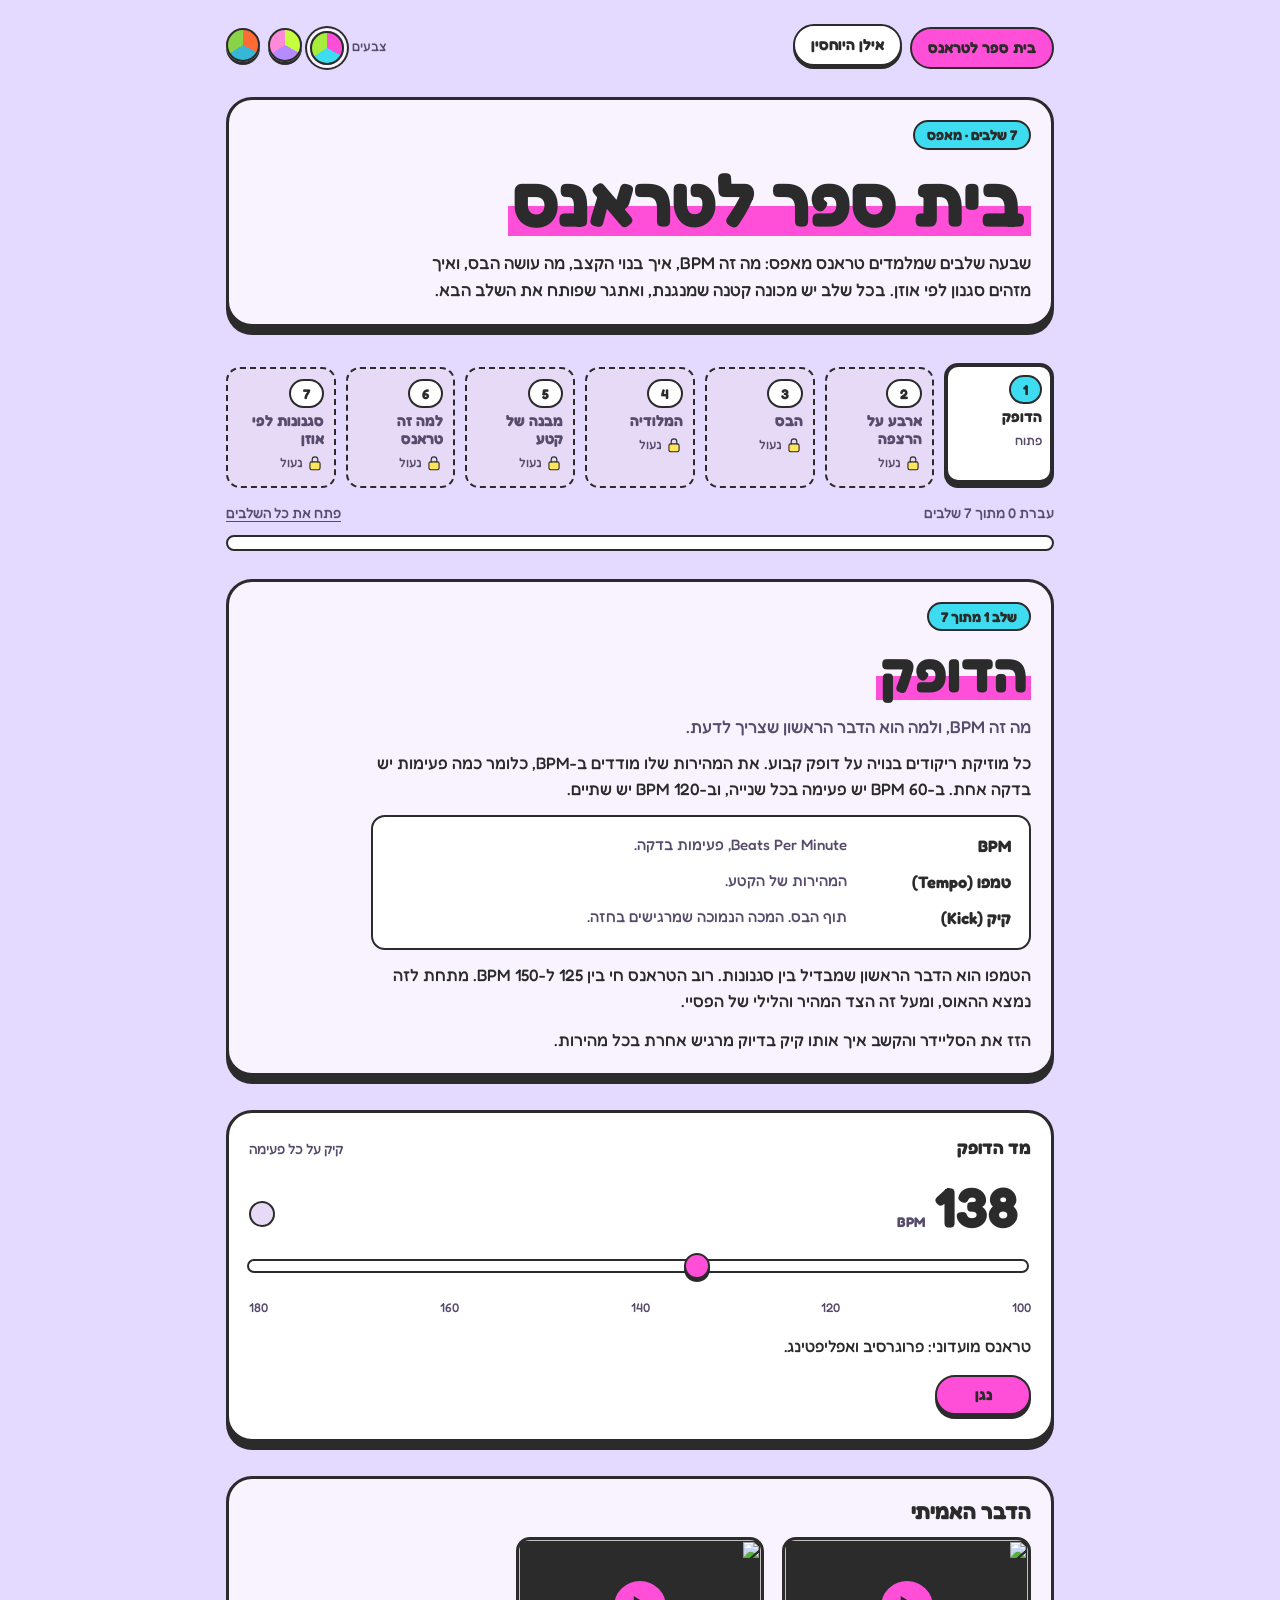
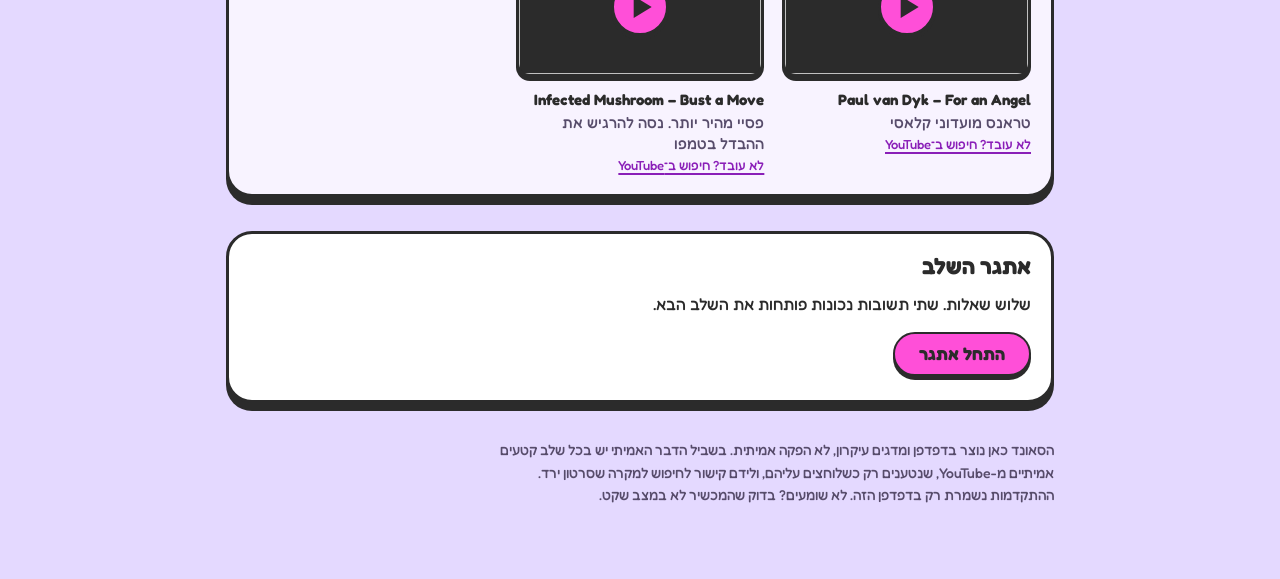
==== commit 9f88599c: "added pioneers and today's leaders with tracks to every genre, shared nav bar Co-Authored-By: Claude" ====
--- a/prototypes/trance-school.html
+++ b/prototypes/trance-school.html
@@ -18,7 +18,6 @@
 .wrap{max-width:860px;margin:0 auto;padding-block:24px 72px;padding-left:max(16px,env(safe-area-inset-left,0px));padding-right:max(16px,env(safe-area-inset-right,0px));display:grid;gap:28px}
 
 .mast{gap:12px}
-.mast-top{display:flex;flex-wrap:wrap;justify-content:space-between;align-items:center;gap:10px}
 .mast h1{font-size:clamp(40px,8vw,72px);line-height:1.05;text-wrap:balance}
 .lede{max-width:60ch;font-size:17px}
 
@@ -128,8 +127,15 @@
   <svg width="0" height="0" style="position:absolute" aria-hidden="true">
     <symbol id="i-star" viewBox="0 0 64 64"><path d="M32 5l8.2 17.6 19.3 2.3-14.2 13.2 3.8 19.1L32 47.6 14.9 57.2l3.8-19.1L4.5 24.9l19.3-2.3z"/></symbol>
   </svg>
+  <nav class="topnav" aria-label="ניווט ראשי">
+    <ul>
+      <li><a href="trance-school.html" aria-current="page">בית ספר לטראנס</a></li>
+      <li><a href="trance-family-tree.html">אילן היוחסין</a></li>
+    </ul>
+    <div data-palette-picker></div>
+  </nav>
   <header class="mast card">
-    <div class="mast-top"><span class="pill">7 שלבים · מאפס</span><div data-palette-picker></div></div>
+    <span class="pill">7 שלבים · מאפס</span>
     <h1><span class="marker">בית ספר לטראנס</span></h1>
     <p class="lede">שבעה שלבים שמלמדים טראנס מאפס: מה זה BPM, איך בנוי הקצב, מה עושה הבס, ואיך מזהים סגנון לפי אוזן. בכל שלב יש מכונה קטנה שמנגנת, ואתגר שפותח את השלב הבא.</p>
   </header>
--- a/assets/s2.css
+++ b/assets/s2.css
@@ -165,3 +165,11 @@
 .video-note{color:var(--muted)}
 .video-search{font-size:13px;justify-self:start}
 @media (prefers-reduced-motion:reduce){.video-icon{transition:none}}
+
+/* ---------- top navigation (both pages) ---------- */
+.topnav{display:flex;flex-wrap:wrap;justify-content:space-between;align-items:center;gap:10px}
+.topnav ul{display:flex;flex-wrap:wrap;gap:8px;list-style:none;margin:0;padding:0}
+.topnav a{display:inline-block;padding:7px 16px;background:var(--white);color:var(--ink);border:var(--line) solid var(--ink);border-radius:var(--r-pill);
+  box-shadow:0 3px 0 var(--ink);margin-bottom:3px;font-weight:700;font-size:15px;text-decoration:none}
+.topnav a:hover{background:var(--surface)}
+.topnav a[aria-current="page"]{background:var(--primary);box-shadow:none;transform:translateY(3px)}
